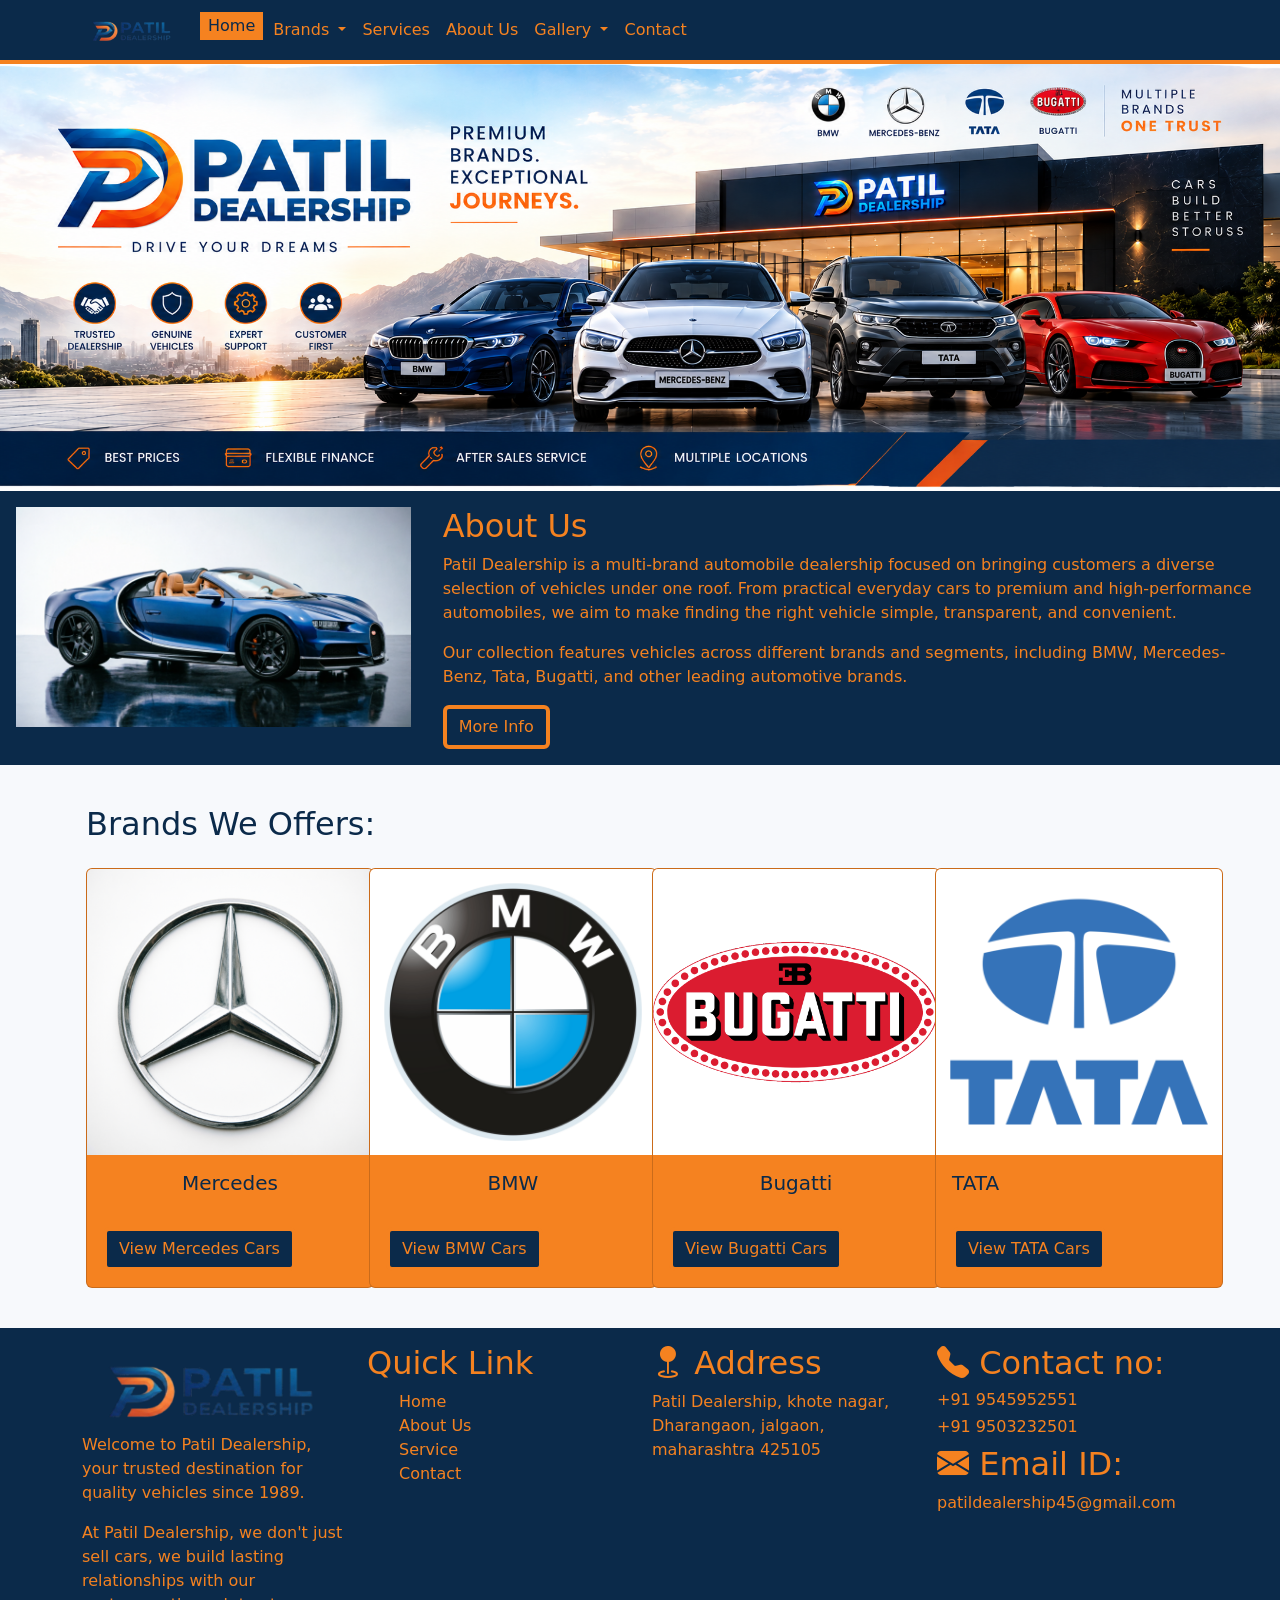
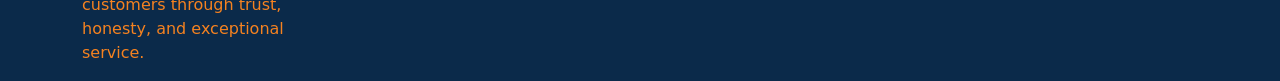
==== index.html @ 08deda03 "." ====
<!doctype html>
<html lang="en">
    <head>
        <meta charset="utf-8">
        <meta name="viewport" content="width=device-width, initial-scale=1">
        <title>Index</title>

        <link
            href="https://cdn.jsdelivr.net/npm/bootstrap@5.3.8/dist/css/bootstrap.min.css"
            rel="stylesheet"
            integrity="sha384-sRIl4kxILFvY47J16cr9ZwB07vP4J8+LH7qKQnuqkuIAvNWLzeN8tE5YBujZqJLB"
            crossorigin="anonymous">

        <link rel="stylesheet"
            href="https://cdn.jsdelivr.net/npm/bootstrap-icons@1.13.1/font/bootstrap-icons.min.css">

        <link rel="stylesheet" href="css/style.css">
    </head>
    <body class="primary-bg ">
        <header>
            <nav class="navbar navbar-expand-lg secondery-bg">
                <div class="container">
                    <a class="navbar-brand" href="index.html"><img src="images/logo.png"
                            alt width="100"></a>
                    <button class="navbar-toggler third-bg" type="button"
                        data-bs-toggle="collapse"
                        data-bs-target="#navbarSupportedContent"
                        aria-controls="navbarSupportedContent"
                        aria-expanded="false" aria-label="Toggle navigation">
                        <span class="navbar-toggler-icon"></span>
                    </button>
                    <div class="collapse navbar-collapse"
                        id="navbarSupportedContent">
                        <ul class="navbar-nav me-auto mb-2 mb-lg-0">
                            <li class="nav-item ">
                                <a
                                    class="nav-link text-nav active-menu secondery-text"
                                    href="index.html">Home</a>
                            </li>
                            <li class="nav-item dropdown">
                                <a
                                    class="nav-link text-nav dropdown-toggle secondery-text"
                                    href="#"
                                    role="button" data-bs-toggle="dropdown"
                                    aria-expanded="false">
                                    Brands
                                </a>
                                <ul class="dropdown-menu">
                                    <li><a
                                            class="dropdown-item text-nav secondery-text"
                                            href="bmw.html">BMW</a></li>
                                    <li><a
                                            class="dropdown-item text-nav secondery-text"
                                            href="mercedes.html">Mercedes-Benz</a></li>
                                    <li><a
                                            class="dropdown-item text-nav secondery-text"
                                            href="bugatti.html">Bugatti</a></li>
                                    <li><a
                                            class="dropdown-item text-nav secondery-text"
                                            href="tata.html">Tata</a></li>
                                </ul>
                            </li>

                            <li class="nav-item">
                                <a class="nav-link text-nav secondery-text"
                                    href="services.html">Services</a>
                            </li>

                            <li class="nav-item ">
                                <a class="nav-link text-nav secondery-text"
                                    href="about.html">About
                                    Us</a>
                            </li>

                            <li class="nav-item dropdown">
                                <a
                                    class="nav-link text-nav dropdown-toggle  secondery-text"
                                    href="#"
                                    role="button" data-bs-toggle="dropdown"
                                    aria-expanded="false">
                                    Gallery
                                </a>
                                <ul class="dropdown-menu">
                                    <li><a
                                            class="dropdown-item text-nav  secondery-text"
                                            href="photo.html">Photo</a></li>
                                    <li><a
                                            class="dropdown-item text-nav  secondery-text"
                                            href="video.html">Video</a></li>
                                </ul>
                            </li>

                            <li class="nav-item">
                                <a class="nav-link text-nav secondery-text"
                                    href="contact.html">Contact</a>
                            </li>

                        </ul>
                    </div>
                </div>
            </nav>
        </header>

        <main>
            <!-- Cover pic start -->
            <section>
                <div class>
                    <img src="images/cover1.png" class="d-block w-100"
                        alt="cover pic">
                </div>
            </section>
            <!-- Cover pic end -->

            <!-- about section start -->
            <section>
                <div class="container-fluid">
                    <div class="row">
                        <div class="col-md-4 p-3 secondery-bg">
                            <img src="images/bugatti mistral2.png"
                                class="img-fluid ">
                        </div>
                        <div
                            class="col-md-8 p-3 section-bg secondery-text secondery-bg ">
                            <h2>About Us</h2>
                            <p>Patil Dealership is a multi-brand automobile
                                dealership focused on bringing customers a
                                diverse selection of vehicles under one roof.
                                From practical everyday cars to premium and
                                high-performance automobiles, we aim to make
                                finding the right vehicle simple, transparent,
                                and convenient.</p>
                            <p>Our collection features vehicles across different
                                brands and segments, including BMW,
                                Mercedes-Benz, Tata, Bugatti, and other leading
                                automotive brands.</p>
                            <a href="about.html"><button
                                    class="btn primary-btn">More
                                    Info</button></a>
                        </div>
                    </div>
                </div>
            </section>
            <!-- about section end -->

            <!-- Card Section start -->
            <section>

                <div class="container p-3 mt-4">
                    <div class="row">
                        <h2 class="primary-text pb-3">Brands We Offers:</h2>
                        <div class="col-md-3 mb-2">
                            <div class="card" style="width: 18rem;">
                                <img src="images/Mercedes Logo.png"
                                    class="card-img-top" alt="mercedes logo">
                                <div class="card-body">
                                    <h5
                                        class="card-title align_center">Mercedes</h5>
                                    <br>
                                    <a href="mercedes.html"
                                        class="btn primary-btn">View Mercedes
                                        Cars</a>
                                </div>
                            </div>
                        </div>
                        <div class="col-md-3 mb-2">
                            <div class="card" style="width: 18rem;">
                                <img src="images/bmw logo.png"
                                    class="card-img-top" alt="BMW Logo">
                                <div class="card-body">
                                    <h5 class="card-title align_center">BMW</h5>
                                    <br>
                                    <a href="bmw.html"
                                        class="btn primary-btn">View BMW
                                        Cars</a>
                                </div>
                            </div>
                        </div>
                        <div class="col-md-3 mb-2">
                            <div class="card" style="width: 18rem;">
                                <img src="images/bugatti logo.png"
                                    class="card-img-top" alt="Bugatti Logo">
                                <div class="card-body">
                                    <h5
                                        class="card-title align_center">Bugatti</h5>
                                    <br>
                                    <a href="bugatti.html"
                                        class="btn primary-btn">View Bugatti
                                        Cars</a>
                                </div>
                            </div>
                        </div>
                        <div class="col-md-3 mb-2">
                            <div class="card" style="width: 18rem;">
                                <img src="images/Tata Logo.png"
                                    class="card-img-top" alt="Tata Logo">
                                <div class="card-body">
                                    <h5 class="card-title">TATA</h5>
                                    <br>
                                    <a href="tata.html"
                                        class="btn primary-btn">View TATA
                                        Cars</a>
                                </div>
                            </div>
                        </div>
                    </div>
                </div>
            </section>
            <!-- Card Section end -->

        </main>

        <footer class="secondery-bg mt-3 pt-3">
            <div class="container">
                <div class="row">
                    <div class="col-md-3 secondery-text">
                        <img src="images/logo.png" alt="logo"
                            class="img-fluid">
                        <p>Welcome to Patil Dealership, your trusted
                            destination
                            for quality vehicles since 1989. </p>
                        <p>At Patil
                            Dealership, we don't just sell cars, we build
                            lasting relationships with our customers through
                            trust, honesty, and exceptional service.</p>
                    </div>
                    <div class="col-md-3 secondery-text">
                        <h2>Quick Link</h2>
                        <ul class="list-style-none secondery-text">
                            <li><a href="index.html"
                                    class="nav-link">Home</a></li>
                            <li><a href="about.html" class="nav-link">About
                                    Us</a></li>
                            <li><a href="services.html"
                                    class="nav-link">Service</a></li>
                            <li><a href="contact.html"
                                    class="nav-link">Contact
                                </a></li>
                        </ul>
                    </div>
                    <div class="col-md-3 secondery-text">
                        <h2><i class="bi bi-geo-fill"></i> Address </h2>
                        <p> Patil Dealership, khote nagar, Dharangaon,
                            jalgaon, maharashtra 425105</p>
                    </div>
                    <div class="col-md-3 secondery-text">

                        <h2><i class="bi bi-telephone-fill"></i> Contact
                            no:</h2>
                        <h6>+91 9545952551</h6>
                        <h6>+91 9503232501 </h6>
                        <h2><i class="bi bi-envelope-fill"></i> Email
                            ID:</h2>
                        <p> patildealership45@gmail.com</p>
                    </div>
                </div>
            </div>
        </footer>

        <div class="bg-url()">

        </div>

        <script
            src="https://cdn.jsdelivr.net/npm/bootstrap@5.3.8/dist/js/bootstrap.bundle.min.js"
            integrity="sha384-FKyoEForCGlyvwx9Hj09JcYn3nv7wiPVlz7YYwJrWVcXK/BmnVDxM+D2scQbITxI"
            crossorigin="anonymous"></script>
    </body>
</html>
---- css/style.css ----
header {
    position: sticky;
    top: 0px;
    z-index: 1000;
    border-bottom: 4px solid #F58220;
}

.primary-text {
    color: #0B2A4A;
}

.secondery-text {
    color: #F58220;
}

.primary-bg {
    background-color: #F7F9FC;
}

.secondery-bg {
    background-color: #0B2A4A;
}

.third-bg{
    background-color: #F58220;
}

.nav-link:hover {
    color: #0B2A4A;
    background-color: #F58220;
    border: 2px solid #0B2A4A;
    padding-top: 2px;
    padding-bottom: 2px;
}

.active-menu {
    color: #0B2A4A;
    background-color: #F58220;
    border: 2px solid #0B2A4A;
    padding-top: 2px;
    padding-bottom: 2px;
}


.secodery-btn {
    color: #0B2A4A;
    background-color: #F58220;
    
}

.secodery-btn:hover {
    color: #F58220;
    background-color: #0B2A4A;
    border: 4px solid #F58220;
}

.primary-btn {
    color: #F58220;
    background-color: #0B2A4A;
    border: 4px solid #F58220;
}

.primary-btn:hover {
    color: #0B2A4A;
    background-color: #F58220;
    border: 4px solid #0B2A4A;
}

.normal-btn{
    color: #F58220;
    background-color: #0B2A4A;
    border-radius: 6px;
}

.normal-btn:hover{
    color: #0B2A4A;
    background-color: #F58220;
    border-radius: 6px;
    transform: scale(1.1);
}

.card {
    background-color: #F58220;
    color: #0B2A4A;
}

.card:hover {
    background-color: #0B2A4A;
    color: #F58220;
    border: 4px solid #F58220;
}

.list-style-none {
    list-style: none;
}

.icon_size{
    font-size: 50px;
}

.align_center{
    display: flex;
    justify-content: center;

}
.bi-pin-map-fill{
    font-size: 25px;
    color: #0B2A4A;
}
.bi-telephone{
    font-size: 25px;
    color: #0B2A4A;
}

.card_height{
    height: 530px;
}
.services_card_height{
    height: 380px;
}
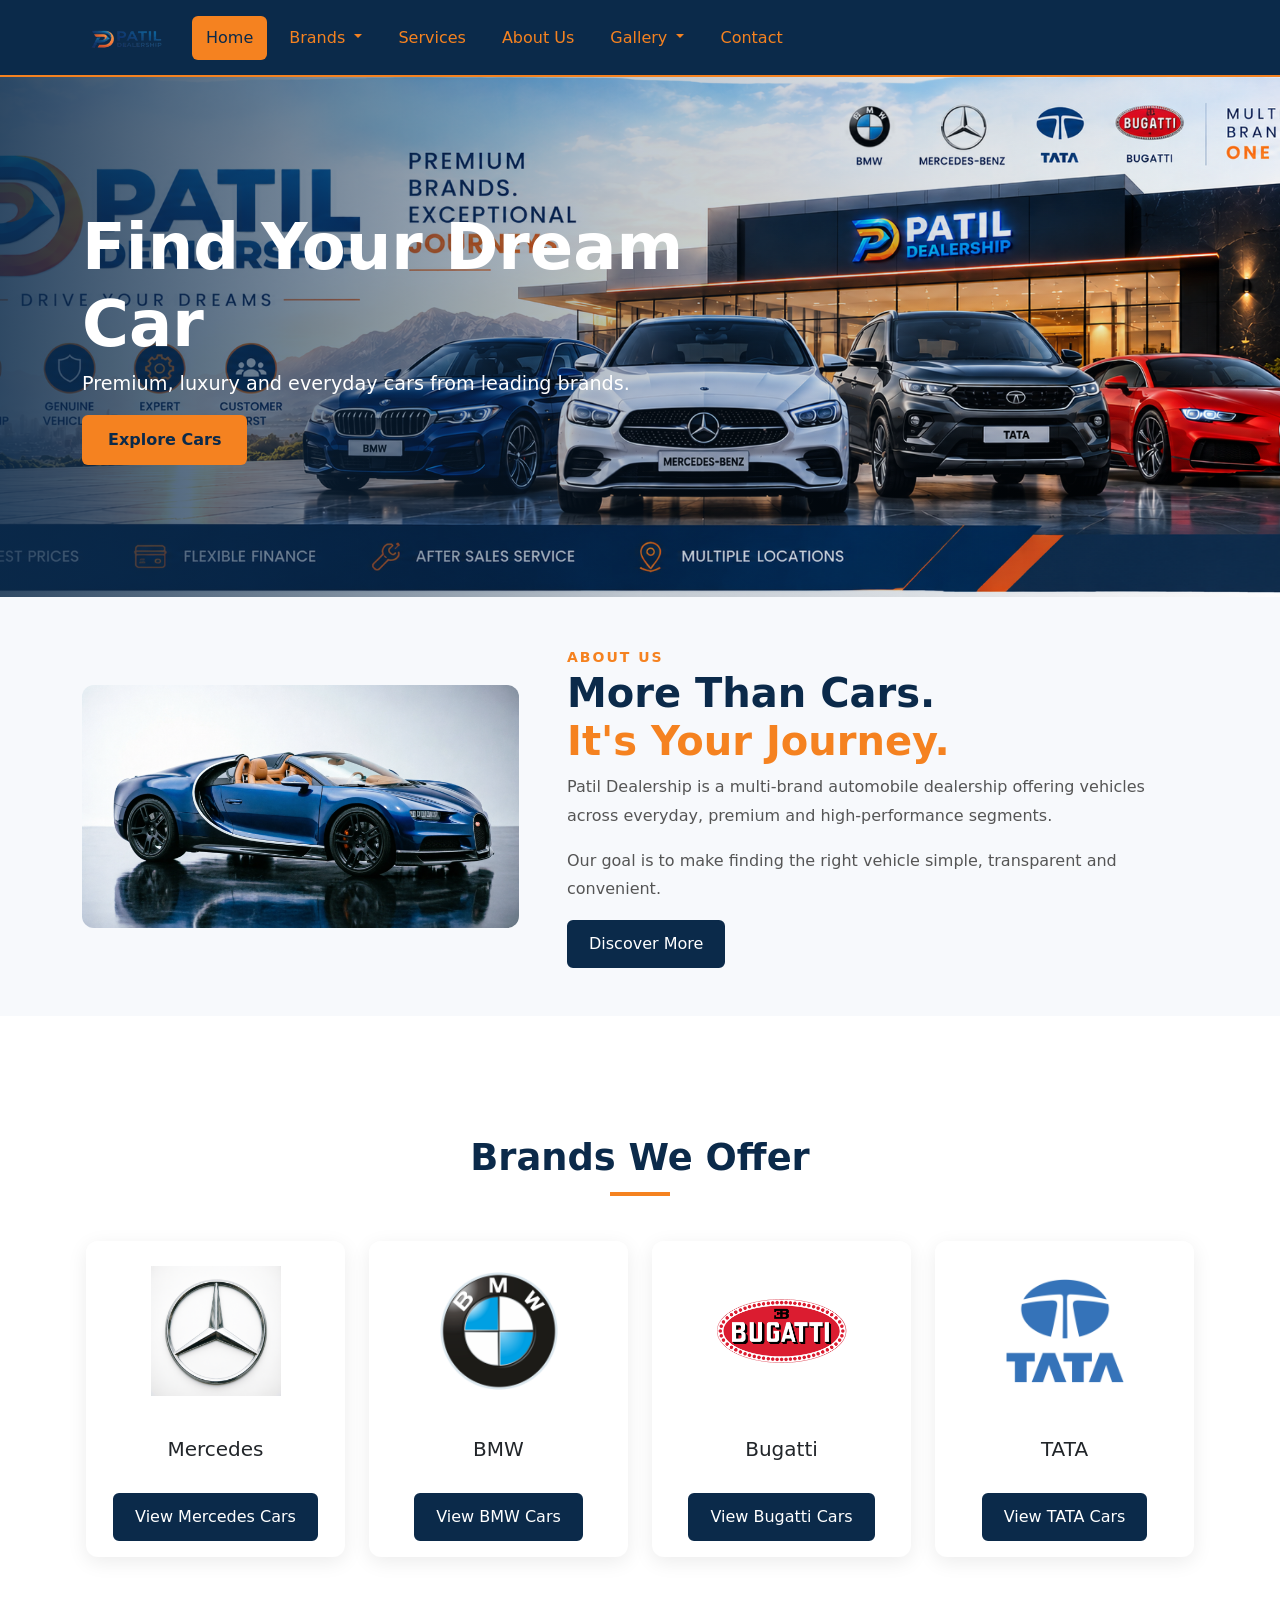
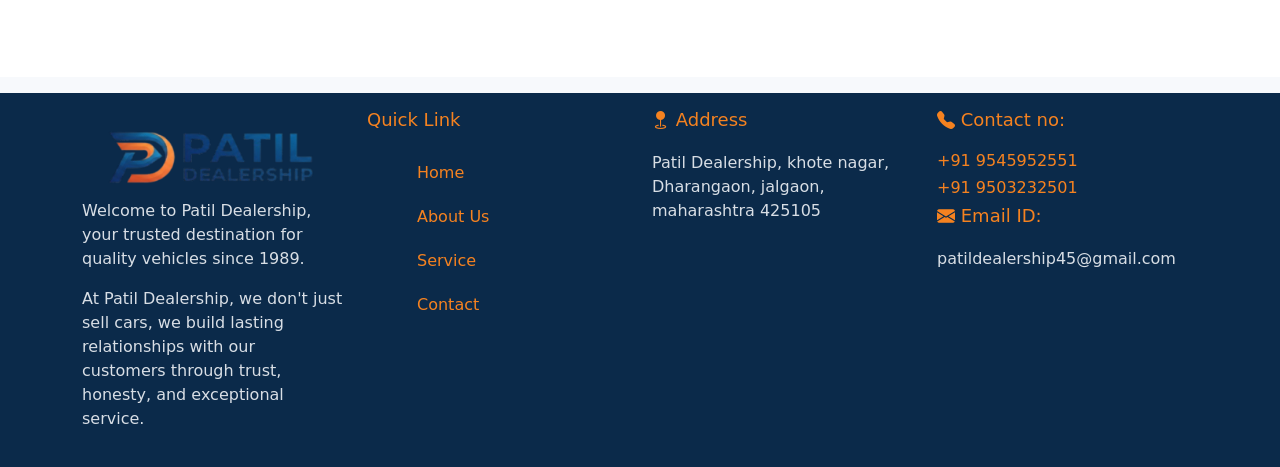
==== commit 5154b34b: "upgrading" ====
--- a/index.html
+++ b/index.html
@@ -1,268 +1,318 @@
 <!doctype html>
 <html lang="en">
-    <head>
-        <meta charset="utf-8">
-        <meta name="viewport" content="width=device-width, initial-scale=1">
-        <title>Index</title>
-
-        <link
-            href="https://cdn.jsdelivr.net/npm/bootstrap@5.3.8/dist/css/bootstrap.min.css"
-            rel="stylesheet"
-            integrity="sha384-sRIl4kxILFvY47J16cr9ZwB07vP4J8+LH7qKQnuqkuIAvNWLzeN8tE5YBujZqJLB"
-            crossorigin="anonymous">
-
-        <link rel="stylesheet"
-            href="https://cdn.jsdelivr.net/npm/bootstrap-icons@1.13.1/font/bootstrap-icons.min.css">
-
-        <link rel="stylesheet" href="css/style.css">
-    </head>
-    <body class="primary-bg ">
-        <header>
-            <nav class="navbar navbar-expand-lg secondery-bg">
-                <div class="container">
-                    <a class="navbar-brand" href="index.html"><img src="images/logo.png"
-                            alt width="100"></a>
-                    <button class="navbar-toggler third-bg" type="button"
-                        data-bs-toggle="collapse"
-                        data-bs-target="#navbarSupportedContent"
-                        aria-controls="navbarSupportedContent"
-                        aria-expanded="false" aria-label="Toggle navigation">
-                        <span class="navbar-toggler-icon"></span>
-                    </button>
-                    <div class="collapse navbar-collapse"
-                        id="navbarSupportedContent">
-                        <ul class="navbar-nav me-auto mb-2 mb-lg-0">
-                            <li class="nav-item ">
-                                <a
-                                    class="nav-link text-nav active-menu secondery-text"
-                                    href="index.html">Home</a>
-                            </li>
-                            <li class="nav-item dropdown">
-                                <a
-                                    class="nav-link text-nav dropdown-toggle secondery-text"
-                                    href="#"
-                                    role="button" data-bs-toggle="dropdown"
-                                    aria-expanded="false">
-                                    Brands
-                                </a>
-                                <ul class="dropdown-menu">
-                                    <li><a
-                                            class="dropdown-item text-nav secondery-text"
-                                            href="bmw.html">BMW</a></li>
-                                    <li><a
-                                            class="dropdown-item text-nav secondery-text"
-                                            href="mercedes.html">Mercedes-Benz</a></li>
-                                    <li><a
-                                            class="dropdown-item text-nav secondery-text"
-                                            href="bugatti.html">Bugatti</a></li>
-                                    <li><a
-                                            class="dropdown-item text-nav secondery-text"
-                                            href="tata.html">Tata</a></li>
-                                </ul>
-                            </li>
-
-                            <li class="nav-item">
-                                <a class="nav-link text-nav secondery-text"
-                                    href="services.html">Services</a>
-                            </li>
-
-                            <li class="nav-item ">
-                                <a class="nav-link text-nav secondery-text"
-                                    href="about.html">About
-                                    Us</a>
-                            </li>
-
-                            <li class="nav-item dropdown">
-                                <a
-                                    class="nav-link text-nav dropdown-toggle  secondery-text"
-                                    href="#"
-                                    role="button" data-bs-toggle="dropdown"
-                                    aria-expanded="false">
-                                    Gallery
-                                </a>
-                                <ul class="dropdown-menu">
-                                    <li><a
-                                            class="dropdown-item text-nav  secondery-text"
-                                            href="photo.html">Photo</a></li>
-                                    <li><a
-                                            class="dropdown-item text-nav  secondery-text"
-                                            href="video.html">Video</a></li>
-                                </ul>
-                            </li>
-
-                            <li class="nav-item">
-                                <a class="nav-link text-nav secondery-text"
-                                    href="contact.html">Contact</a>
-                            </li>
-
-                        </ul>
-                    </div>
+  <head>
+    <meta charset="utf-8" />
+    <meta name="viewport" content="width=device-width, initial-scale=1" />
+    <title>Patil Dealership | Premium & Multi-Brand Cars</title>
+
+    <link
+      href="https://cdn.jsdelivr.net/npm/bootstrap@5.3.8/dist/css/bootstrap.min.css"
+      rel="stylesheet"
+      integrity="sha384-sRIl4kxILFvY47J16cr9ZwB07vP4J8+LH7qKQnuqkuIAvNWLzeN8tE5YBujZqJLB"
+      crossorigin="anonymous"
+    />
+
+    <link
+      rel="stylesheet"
+      href="https://cdn.jsdelivr.net/npm/bootstrap-icons@1.13.1/font/bootstrap-icons.min.css"
+    />
+
+    <link rel="stylesheet" href="css/style.css" />
+  </head>
+  <body class="primary-bg">
+    <header>
+      <nav class="navbar navbar-expand-lg secondary-bg">
+        <div class="container">
+          <a class="navbar-brand" href="index.html"
+            ><img src="images/logo.png" width="100"
+          /></a>
+          <button
+            class="navbar-toggler third-bg"
+            type="button"
+            data-bs-toggle="collapse"
+            data-bs-target="#navbarSupportedContent"
+            aria-controls="navbarSupportedContent"
+            aria-expanded="false"
+            aria-label="Toggle navigation"
+          >
+            <span class="navbar-toggler-icon"></span>
+          </button>
+          <div class="collapse navbar-collapse" id="navbarSupportedContent">
+            <ul class="navbar-nav me-auto mb-2 mb-lg-0">
+              <li class="nav-item">
+                <a
+                  class="nav-link text-nav active-menu secondary-text"
+                  href="index.html"
+                  >Home</a
+                >
+              </li>
+              <li class="nav-item dropdown">
+                <a
+                  class="nav-link text-nav dropdown-toggle secondary-text"
+                  href="#"
+                  role="button"
+                  data-bs-toggle="dropdown"
+                  aria-expanded="false"
+                >
+                  Brands
+                </a>
+                <ul class="dropdown-menu">
+                  <li>
+                    <a
+                      class="dropdown-item text-nav secondary-text"
+                      href="bmw.html"
+                      >BMW</a
+                    >
+                  </li>
+                  <li>
+                    <a
+                      class="dropdown-item text-nav secondary-text"
+                      href="mercedes.html"
+                      >Mercedes-Benz</a
+                    >
+                  </li>
+                  <li>
+                    <a
+                      class="dropdown-item text-nav secondary-text"
+                      href="bugatti.html"
+                      >Bugatti</a
+                    >
+                  </li>
+                  <li>
+                    <a
+                      class="dropdown-item text-nav secondary-text"
+                      href="tata.html"
+                      >Tata</a
+                    >
+                  </li>
+                </ul>
+              </li>
+
+              <li class="nav-item">
+                <a class="nav-link text-nav secondary-text" href="services.html"
+                  >Services</a
+                >
+              </li>
+
+              <li class="nav-item">
+                <a class="nav-link text-nav secondary-text" href="about.html"
+                  >About Us</a
+                >
+              </li>
+
+              <li class="nav-item dropdown">
+                <a
+                  class="nav-link text-nav dropdown-toggle secondary-text"
+                  href="#"
+                  role="button"
+                  data-bs-toggle="dropdown"
+                  aria-expanded="false"
+                >
+                  Gallery
+                </a>
+                <ul class="dropdown-menu">
+                  <li>
+                    <a
+                      class="dropdown-item text-nav secondary-text"
+                      href="photo.html"
+                      >Photo</a
+                    >
+                  </li>
+                  <li>
+                    <a
+                      class="dropdown-item text-nav secondary-text"
+                      href="video.html"
+                      >Video</a
+                    >
+                  </li>
+                </ul>
+              </li>
+
+              <li class="nav-item">
+                <a class="nav-link text-nav secondary-text" href="contact.html"
+                  >Contact</a
+                >
+              </li>
+            </ul>
+          </div>
+        </div>
+      </nav>
+    </header>
+
+    <main>
+      <!-- hero section start -->
+      <section class="hero">
+        <img src="images/cover1.png" alt="Patil Dealership" class="hero-img" />
+
+        <div class="hero-overlay">
+          <div class="container">
+            <h1>Find Your Dream Car</h1>
+            <p>Premium, luxury and everyday cars from leading brands.</p>
+
+            <a href="#brands" class="btn hero-btn"> Explore Cars </a>
+          </div>
+        </div>
+      </section>
+      <!-- hero section end -->
+
+      <!-- about section start -->
+      <section class="about-preview py-5">
+        <div class="container">
+          <div class="row align-items-center g-5">
+            <div class="col-lg-5">
+              <div class="about-image">
+                <img
+                  src="images/bugatti mistral2.png"
+                  alt="Bugatti Mistral"
+                  class="img-fluid"
+                />
+              </div>
+            </div>
+
+            <div class="col-lg-7">
+              <span class="section-label">ABOUT US</span>
+
+              <h2>
+                More Than Cars.<br />
+                <span>It's Your Journey.</span>
+              </h2>
+
+              <p>
+                Patil Dealership is a multi-brand automobile dealership offering
+                vehicles across everyday, premium and high-performance segments.
+              </p>
+
+              <p>
+                Our goal is to make finding the right vehicle simple,
+                transparent and convenient.
+              </p>
+
+              <a href="about.html" class="btn primary-btn"> Discover More </a>
+            </div>
+          </div>
+        </div>
+      </section>
+      <!-- about section end -->
+
+      <!-- Card Section start -->
+      <section class="brands-section" id="brands">
+        <div class="container p-3 mt-4">
+          <div class="row">
+            <h2 class="section-title">Brands We Offer</h2>
+            <div class="col-12 col-sm-6 col-lg-3 mb-4">
+              <div class="card brand-card">
+                <img
+                  src="images/Mercedes Logo.png"
+                  class="card-img-top"
+                  alt="mercedes logo"
+                />
+                <div class="card-body">
+                  <h5 class="card-title align_center">Mercedes</h5>
+                  <br />
+                  <a href="mercedes.html" class="btn primary-btn"
+                    >View Mercedes Cars</a
+                  >
                 </div>
-            </nav>
-        </header>
-
-        <main>
-            <!-- Cover pic start -->
-            <section>
-                <div class>
-                    <img src="images/cover1.png" class="d-block w-100"
-                        alt="cover pic">
+              </div>
+            </div>
+            <div class="col-12 col-sm-6 col-lg-3 mb-4">
+              <div class="card brand-card">
+                <img
+                  src="images/bmw logo.png"
+                  class="card-img-top"
+                  alt="BMW Logo"
+                />
+                <div class="card-body">
+                  <h5 class="card-title align_center">BMW</h5>
+                  <br />
+                  <a href="bmw.html" class="btn primary-btn">View BMW Cars</a>
                 </div>
-            </section>
-            <!-- Cover pic end -->
-
-            <!-- about section start -->
-            <section>
-                <div class="container-fluid">
-                    <div class="row">
-                        <div class="col-md-4 p-3 secondery-bg">
-                            <img src="images/bugatti mistral2.png"
-                                class="img-fluid ">
-                        </div>
-                        <div
-                            class="col-md-8 p-3 section-bg secondery-text secondery-bg ">
-                            <h2>About Us</h2>
-                            <p>Patil Dealership is a multi-brand automobile
-                                dealership focused on bringing customers a
-                                diverse selection of vehicles under one roof.
-                                From practical everyday cars to premium and
-                                high-performance automobiles, we aim to make
-                                finding the right vehicle simple, transparent,
-                                and convenient.</p>
-                            <p>Our collection features vehicles across different
-                                brands and segments, including BMW,
-                                Mercedes-Benz, Tata, Bugatti, and other leading
-                                automotive brands.</p>
-                            <a href="about.html"><button
-                                    class="btn primary-btn">More
-                                    Info</button></a>
-                        </div>
-                    </div>
+              </div>
+            </div>
+            <div class="col-12 col-sm-6 col-lg-3 mb-4">
+              <div class="card brand-card">
+                <img
+                  src="images/bugatti logo.png"
+                  class="card-img-top"
+                  alt="Bugatti Logo"
+                />
+                <div class="card-body">
+                  <h5 class="card-title align_center">Bugatti</h5>
+                  <br />
+                  <a href="bugatti.html" class="btn primary-btn"
+                    >View Bugatti Cars</a
+                  >
                 </div>
-            </section>
-            <!-- about section end -->
-
-            <!-- Card Section start -->
-            <section>
-
-                <div class="container p-3 mt-4">
-                    <div class="row">
-                        <h2 class="primary-text pb-3">Brands We Offers:</h2>
-                        <div class="col-md-3 mb-2">
-                            <div class="card" style="width: 18rem;">
-                                <img src="images/Mercedes Logo.png"
-                                    class="card-img-top" alt="mercedes logo">
-                                <div class="card-body">
-                                    <h5
-                                        class="card-title align_center">Mercedes</h5>
-                                    <br>
-                                    <a href="mercedes.html"
-                                        class="btn primary-btn">View Mercedes
-                                        Cars</a>
-                                </div>
-                            </div>
-                        </div>
-                        <div class="col-md-3 mb-2">
-                            <div class="card" style="width: 18rem;">
-                                <img src="images/bmw logo.png"
-                                    class="card-img-top" alt="BMW Logo">
-                                <div class="card-body">
-                                    <h5 class="card-title align_center">BMW</h5>
-                                    <br>
-                                    <a href="bmw.html"
-                                        class="btn primary-btn">View BMW
-                                        Cars</a>
-                                </div>
-                            </div>
-                        </div>
-                        <div class="col-md-3 mb-2">
-                            <div class="card" style="width: 18rem;">
-                                <img src="images/bugatti logo.png"
-                                    class="card-img-top" alt="Bugatti Logo">
-                                <div class="card-body">
-                                    <h5
-                                        class="card-title align_center">Bugatti</h5>
-                                    <br>
-                                    <a href="bugatti.html"
-                                        class="btn primary-btn">View Bugatti
-                                        Cars</a>
-                                </div>
-                            </div>
-                        </div>
-                        <div class="col-md-3 mb-2">
-                            <div class="card" style="width: 18rem;">
-                                <img src="images/Tata Logo.png"
-                                    class="card-img-top" alt="Tata Logo">
-                                <div class="card-body">
-                                    <h5 class="card-title">TATA</h5>
-                                    <br>
-                                    <a href="tata.html"
-                                        class="btn primary-btn">View TATA
-                                        Cars</a>
-                                </div>
-                            </div>
-                        </div>
-                    </div>
+              </div>
+            </div>
+            <div class="col-12 col-sm-6 col-lg-3 mb-4">
+              <div class="card brand-card">
+                <img
+                  src="images/Tata Logo.png"
+                  class="card-img-top"
+                  alt="Tata Logo"
+                />
+                <div class="card-body">
+                  <h5 class="card-title">TATA</h5>
+                  <br />
+                  <a href="tata.html" class="btn primary-btn">View TATA Cars</a>
                 </div>
-            </section>
-            <!-- Card Section end -->
-
-        </main>
-
-        <footer class="secondery-bg mt-3 pt-3">
-            <div class="container">
-                <div class="row">
-                    <div class="col-md-3 secondery-text">
-                        <img src="images/logo.png" alt="logo"
-                            class="img-fluid">
-                        <p>Welcome to Patil Dealership, your trusted
-                            destination
-                            for quality vehicles since 1989. </p>
-                        <p>At Patil
-                            Dealership, we don't just sell cars, we build
-                            lasting relationships with our customers through
-                            trust, honesty, and exceptional service.</p>
-                    </div>
-                    <div class="col-md-3 secondery-text">
-                        <h2>Quick Link</h2>
-                        <ul class="list-style-none secondery-text">
-                            <li><a href="index.html"
-                                    class="nav-link">Home</a></li>
-                            <li><a href="about.html" class="nav-link">About
-                                    Us</a></li>
-                            <li><a href="services.html"
-                                    class="nav-link">Service</a></li>
-                            <li><a href="contact.html"
-                                    class="nav-link">Contact
-                                </a></li>
-                        </ul>
-                    </div>
-                    <div class="col-md-3 secondery-text">
-                        <h2><i class="bi bi-geo-fill"></i> Address </h2>
-                        <p> Patil Dealership, khote nagar, Dharangaon,
-                            jalgaon, maharashtra 425105</p>
-                    </div>
-                    <div class="col-md-3 secondery-text">
-
-                        <h2><i class="bi bi-telephone-fill"></i> Contact
-                            no:</h2>
-                        <h6>+91 9545952551</h6>
-                        <h6>+91 9503232501 </h6>
-                        <h2><i class="bi bi-envelope-fill"></i> Email
-                            ID:</h2>
-                        <p> patildealership45@gmail.com</p>
-                    </div>
-                </div>
-            </div>
-        </footer>
-
-        <div class="bg-url()">
-
-        </div>
-
-        <script
-            src="https://cdn.jsdelivr.net/npm/bootstrap@5.3.8/dist/js/bootstrap.bundle.min.js"
-            integrity="sha384-FKyoEForCGlyvwx9Hj09JcYn3nv7wiPVlz7YYwJrWVcXK/BmnVDxM+D2scQbITxI"
-            crossorigin="anonymous"></script>
-    </body>
-</html>+              </div>
+            </div>
+          </div>
+        </div>
+      </section>
+      <!-- Card Section end -->
+    </main>
+
+    <footer class="secondary-bg mt-3 pt-3">
+      <div class="container">
+        <div class="row">
+          <div class="col-md-3 secondary-text">
+            <img src="images/logo.png" alt="logo" class="img-fluid" />
+            <p>
+              Welcome to Patil Dealership, your trusted destination for quality
+              vehicles since 1989.
+            </p>
+            <p>
+              At Patil Dealership, we don't just sell cars, we build lasting
+              relationships with our customers through trust, honesty, and
+              exceptional service.
+            </p>
+          </div>
+          <div class="col-md-3 secondary-text">
+            <h2>Quick Link</h2>
+            <ul class="list-style-none secondary-text">
+              <li><a href="index.html" class="nav-link">Home</a></li>
+              <li><a href="about.html" class="nav-link">About Us</a></li>
+              <li><a href="services.html" class="nav-link">Service</a></li>
+              <li><a href="contact.html" class="nav-link">Contact </a></li>
+            </ul>
+          </div>
+          <div class="col-md-3 secondary-text">
+            <h2><i class="bi bi-geo-fill"></i> Address</h2>
+            <p>
+              Patil Dealership, khote nagar, Dharangaon, jalgaon, maharashtra
+              425105
+            </p>
+          </div>
+          <div class="col-md-3 secondary-text">
+            <h2><i class="bi bi-telephone-fill"></i> Contact no:</h2>
+            <h6>+91 9545952551</h6>
+            <h6>+91 9503232501</h6>
+            <h2><i class="bi bi-envelope-fill"></i> Email ID:</h2>
+            <p>patildealership45@gmail.com</p>
+          </div>
+        </div>
+      </div>
+    </footer>
+
+    <div class="bg-url()"></div>
+
+    <script
+      src="https://cdn.jsdelivr.net/npm/bootstrap@5.3.8/dist/js/bootstrap.bundle.min.js"
+      integrity="sha384-FKyoEForCGlyvwx9Hj09JcYn3nv7wiPVlz7YYwJrWVcXK/BmnVDxM+D2scQbITxI"
+      crossorigin="anonymous"
+    ></script>
+  </body>
+</html>
--- a/css/style.css
+++ b/css/style.css
@@ -1,94 +1,339 @@
+/* all background start */
+
+.primary-text {
+    color: #0B2A4A;
+}
+
+.secondary-text {
+    color: #F58220;
+}
+
+.primary-bg {
+    background-color: #F7F9FC;
+}
+
+.secondary-bg {
+    background-color: #0B2A4A;
+}
+
+.third-bg{
+    background-color: #F58220;
+}
+
+/* all background end */
+
+/* all btn start */
+.primary-btn {
+    color: #0B2A4A;
+    background-color: #F58220;
+    
+}
+
+.primary-btn:hover {
+    color: #F58220;
+    background-color: #0B2A4A;
+    border: 4px solid #F58220;
+}
+
+.primary-btn {
+    color: white;
+    background: #0B2A4A;
+    border: 2px solid #0B2A4A;
+    padding: 10px 20px;
+    border-radius: 6px;
+    transition: 0.3s ease;
+}
+
+.primary-btn:hover {
+    color: #0B2A4A;
+    background: #F58220;
+    border-color: #F58220;
+}
+
+.normal-btn{
+    color: #F58220;
+    background-color: #0B2A4A;
+    border-radius: 6px;
+}
+
+.normal-btn:hover{
+    color: #0B2A4A;
+    background-color: #F58220;
+    border-radius: 6px;
+    transform: scale(1.1);
+}
+/* all btn end */
+
+/* header section start  */
+
 header {
     position: sticky;
-    top: 0px;
-    z-index: 1000;
-    border-bottom: 4px solid #F58220;
-}
-
-.primary-text {
-    color: #0B2A4A;
-}
-
-.secondery-text {
-    color: #F58220;
-}
-
-.primary-bg {
-    background-color: #F7F9FC;
-}
-
-.secondery-bg {
-    background-color: #0B2A4A;
-}
-
-.third-bg{
-    background-color: #F58220;
+    top: 0;
+    z-index: 1030;
+    border-bottom: 2px solid #F58220;
+}
+
+.navbar {
+    min-height: 75px;
+}
+
+.navbar-brand img {
+    width: 90px;
+    height: auto;
+}
+
+.nav-link {
+    margin: 0 4px;
+    padding: 10px 14px !important;
+    border-radius: 6px;
+    transition: 0.3s ease;
 }
 
 .nav-link:hover {
-    color: #0B2A4A;
-    background-color: #F58220;
-    border: 2px solid #0B2A4A;
-    padding-top: 2px;
-    padding-bottom: 2px;
+    color: #0B2A4A !important;
+    background-color: #F58220;
 }
 
 .active-menu {
-    color: #0B2A4A;
-    background-color: #F58220;
-    border: 2px solid #0B2A4A;
-    padding-top: 2px;
-    padding-bottom: 2px;
-}
-
-
-.secodery-btn {
-    color: #0B2A4A;
-    background-color: #F58220;
-    
-}
-
-.secodery-btn:hover {
-    color: #F58220;
-    background-color: #0B2A4A;
-    border: 4px solid #F58220;
-}
-
-.primary-btn {
-    color: #F58220;
-    background-color: #0B2A4A;
-    border: 4px solid #F58220;
-}
-
-.primary-btn:hover {
-    color: #0B2A4A;
-    background-color: #F58220;
-    border: 4px solid #0B2A4A;
-}
-
-.normal-btn{
-    color: #F58220;
-    background-color: #0B2A4A;
-    border-radius: 6px;
-}
-
-.normal-btn:hover{
-    color: #0B2A4A;
-    background-color: #F58220;
-    border-radius: 6px;
-    transform: scale(1.1);
-}
-
-.card {
-    background-color: #F58220;
-    color: #0B2A4A;
-}
-
-.card:hover {
-    background-color: #0B2A4A;
-    color: #F58220;
-    border: 4px solid #F58220;
-}
+    color: #0B2A4A !important;
+    background-color: #F58220;
+    border: none;
+    border-radius: 6px;
+}
+
+.navbar-toggler {
+    border: none;
+    padding: 8px 10px;
+}
+
+.navbar-toggler:focus {
+    box-shadow: none;
+}
+
+@media (max-width: 991px) {
+    .navbar-nav {
+        padding-top: 15px;
+    }
+
+    .nav-link {
+        margin: 3px 0;
+    }
+}
+/* header section end */
+
+/* Hero section start*/
+
+.hero {
+    position: relative;
+    height: 520px;
+    overflow: hidden;
+}
+
+.hero-img {
+    width: 100%;
+    height: 100%;
+    object-fit: cover;
+}
+
+.hero-overlay {
+    position: absolute;
+    inset: 0;
+    display: flex;
+    align-items: center;
+    background: linear-gradient(
+        90deg,
+        rgba(11, 42, 74, 0.85),
+        rgba(11, 42, 74, 0.25),
+        transparent
+    );
+}
+
+.hero-overlay h1 {
+    color: white;
+    font-size: clamp(2.2rem, 5vw, 4.5rem);
+    font-weight: 700;
+    max-width: 650px;
+}
+
+.hero-overlay p {
+    color: white;
+    font-size: 1.2rem;
+    max-width: 550px;
+}
+
+.hero-btn {
+    background: #F58220;
+    color: #0B2A4A;
+    padding: 12px 25px;
+    font-weight: 600;
+    border-radius: 6px;
+}
+
+.hero-btn:hover {
+    background: white;
+    color: #0B2A4A;
+}
+
+@media (max-width: 576px) {
+    .hero {
+        height: 420px;
+    }
+
+    .hero-overlay {
+        text-align: center;
+        background: rgba(11, 42, 74, 0.55);
+    }
+
+    .hero-overlay p {
+        font-size: 1rem;
+    }
+}
+
+/* hero section end */
+
+/* about section start */
+.about-preview {
+    background: #F7F9FC;
+}
+
+.about-image {
+    overflow: hidden;
+    border-radius: 12px;
+}
+
+.about-image img {
+    width: 100%;
+    transition: transform 0.5s ease;
+}
+
+.about-image:hover img {
+    transform: scale(1.04);
+}
+
+.section-label {
+    color: #F58220;
+    font-size: 14px;
+    font-weight: 700;
+    letter-spacing: 2px;
+}
+
+.about-preview h2 {
+    color: #0B2A4A;
+    font-size: 2.5rem;
+    font-weight: 700;
+}
+
+.about-preview h2 span {
+    color: #F58220;
+}
+
+.about-preview p {
+    color: #555;
+    line-height: 1.8;
+}
+
+/* about section end */
+
+/* brand section start */
+.brand-card {
+    height: 100%;
+    border: none;
+    border-radius: 12px;
+    overflow: hidden;
+    background: white;
+    box-shadow: 0 5px 20px rgba(0,0,0,0.08);
+    transition: 0.3s ease;
+}
+
+.brand-card:hover {
+    transform: translateY(-8px);
+    box-shadow: 0 15px 35px rgba(0,0,0,0.15);
+}
+
+.brand-card img {
+    height: 180px;
+    object-fit: contain;
+    padding: 25px;
+    background: #fff;
+}
+
+.brand-card .card-body {
+    display: flex;
+    flex-direction: column;
+    align-items: center;
+}
+
+.brand-card .btn {
+    margin-top: auto;
+}
+
+.brands-section {
+    padding: 80px 0;
+    background: #ffffff;
+}
+
+.section-title {
+    text-align: center;
+    color: #0B2A4A;
+    font-size: 2.3rem;
+    font-weight: 700;
+    margin-bottom: 45px;
+}
+
+.section-title::after {
+    content: "";
+    display: block;
+    width: 60px;
+    height: 4px;
+    background: #F58220;
+    margin: 12px auto 0;
+}
+
+/* brand section end */
+
+/* about page start */
+
+.info-card {
+    height: 100%;
+    padding: 35px;
+    background: white;
+    border-radius: 12px;
+    box-shadow: 0 5px 20px rgba(0,0,0,0.08);
+}
+
+.info-card i {
+    font-size: 40px;
+    color: #F58220;
+}
+
+.info-card h3 {
+    color: #0B2A4A;
+    margin: 15px 0;
+}
+
+/* about page end */
+
+/* services page start */
+
+.services_card {
+    height: 100%;
+    border: none;
+    border-radius: 12px;
+    overflow: hidden;
+    box-shadow: 0 5px 20px rgba(0,0,0,0.08);
+    transition: 0.3s ease;
+}
+
+.services_card:hover {
+    transform: translateY(-7px);
+}
+
+.services_card img {
+    height: 200px;
+    object-fit: cover;
+}
+
+/* services page end */
 
 .list-style-none {
     list-style: none;
@@ -115,7 +360,34 @@
 .card_height{
     height: 530px;
 }
-.services_card_height{
-    height: 380px;
-}
-
+
+/* footer start*/
+footer {
+    background: #0B2A4A;
+    color: white;
+    padding: 60px 0 20px;
+}
+
+footer h2 {
+    font-size: 18px;
+    margin-bottom: 20px;
+    color: #F58220;
+}
+
+footer p,
+footer a {
+    color: #d8dee5;
+}
+
+footer a {
+    text-decoration: none;
+}
+
+footer a:hover {
+    color: #F58220;
+}
+
+footer .footer-logo {
+    width: 110px;
+    margin-bottom: 15px;
+}
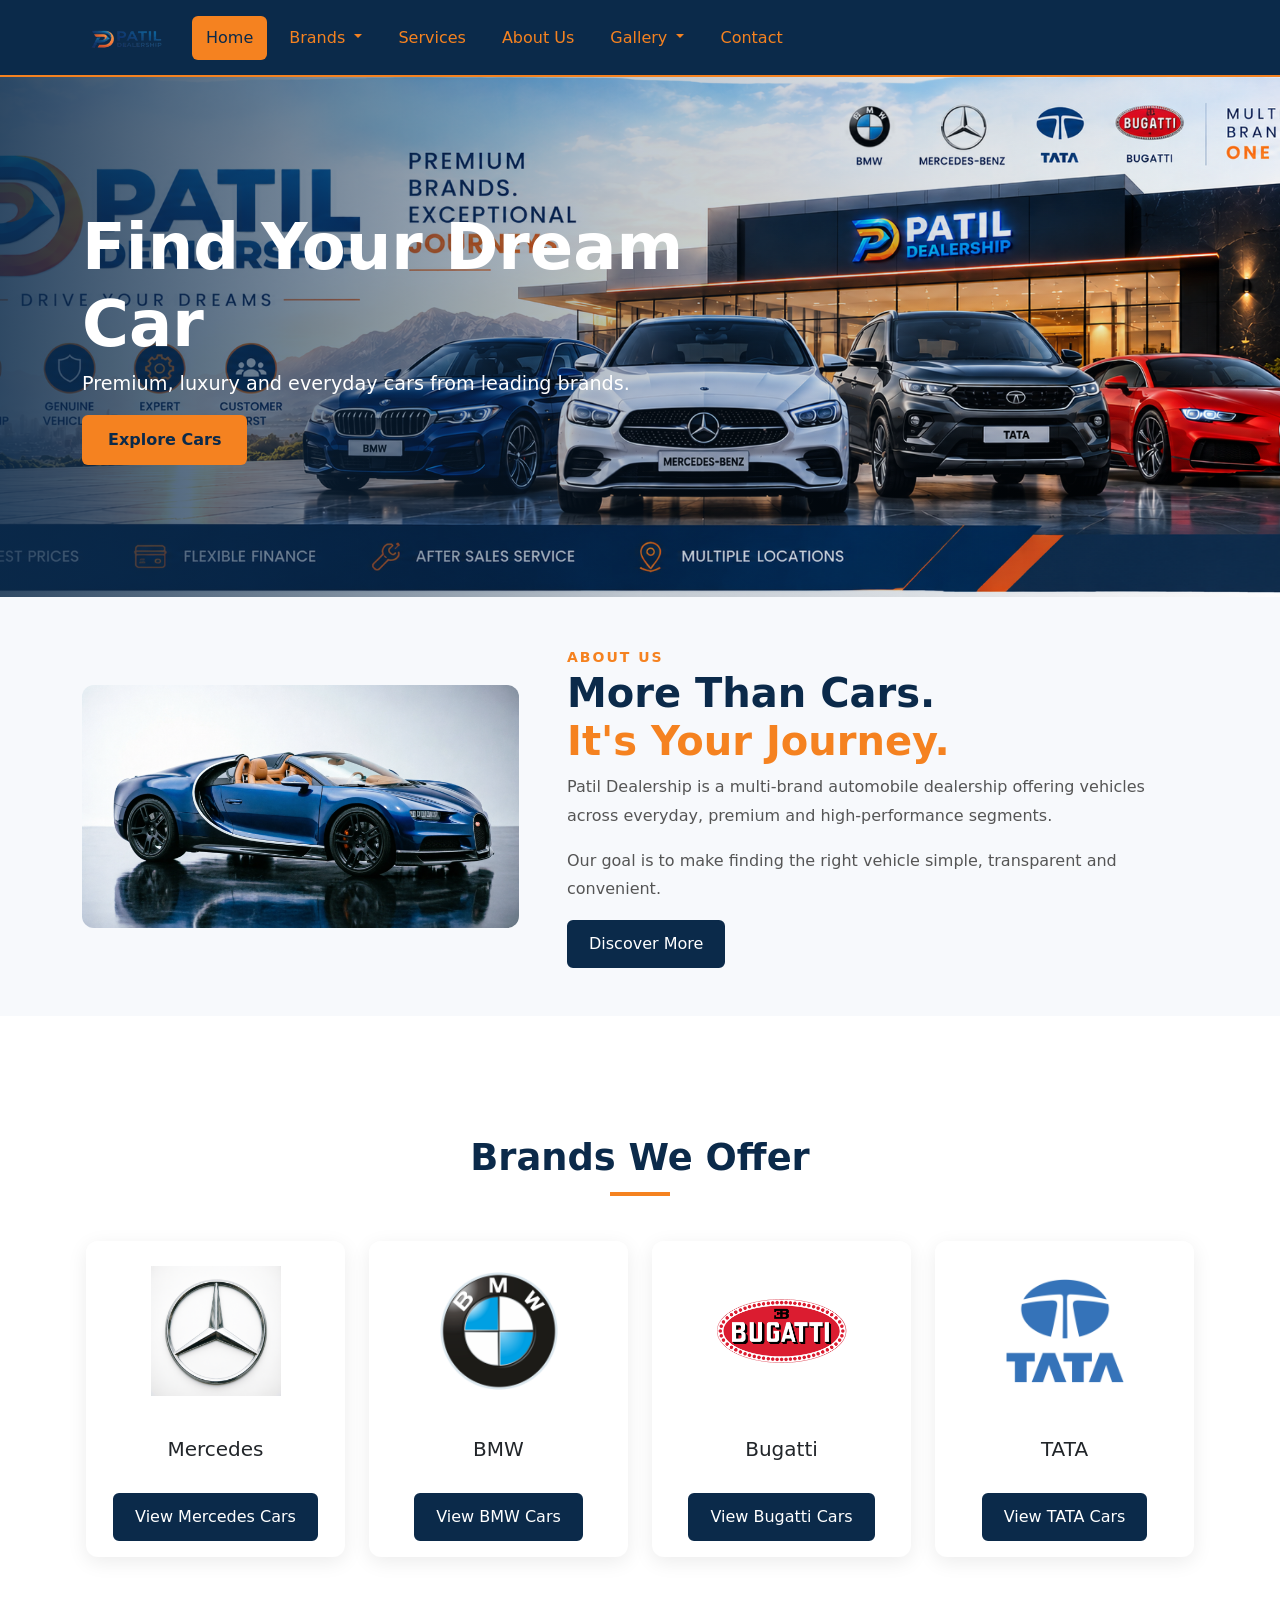
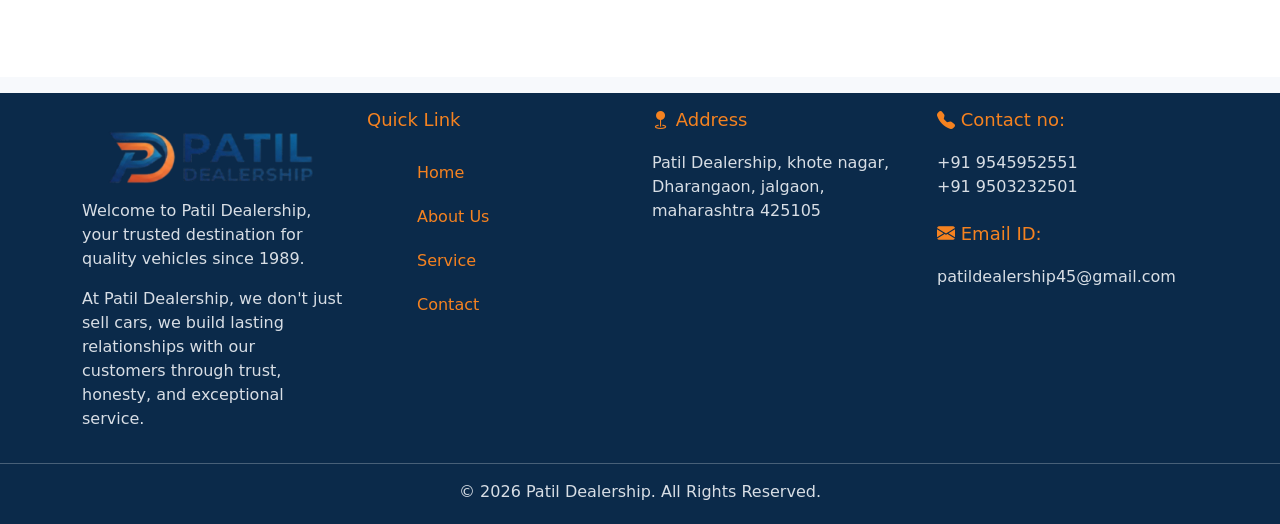
==== commit 668ca705: "upgrading 2.0" ====
--- a/index.html
+++ b/index.html
@@ -298,12 +298,21 @@
           </div>
           <div class="col-md-3 secondary-text">
             <h2><i class="bi bi-telephone-fill"></i> Contact no:</h2>
-            <h6>+91 9545952551</h6>
-            <h6>+91 9503232501</h6>
-            <h2><i class="bi bi-envelope-fill"></i> Email ID:</h2>
-            <p>patildealership45@gmail.com</p>
-          </div>
-        </div>
+            <a href="tel:+919545952551">+91 9545952551</a><br/>
+            <a href="tel:+919503232501">+91 9503232501</a>
+                        <br><br>
+                        <h2><i class="bi bi-envelope-fill"></i> Email ID:</h2>
+            <a href="mailto:patildealership45@gmail.com"
+              >patildealership45@gmail.com
+            </a>
+          </div>
+        </div>
+      </div>
+      <div class="footer-bottom">
+        <hr />
+        <p class="text-center mb-0">
+          © 2026 Patil Dealership. All Rights Reserved.
+        </p>
       </div>
     </footer>
 
--- a/css/style.css
+++ b/css/style.css
@@ -335,31 +335,42 @@
 
 /* services page end */
 
-.list-style-none {
-    list-style: none;
-}
-
-.icon_size{
-    font-size: 50px;
-}
-
-.align_center{
-    display: flex;
-    justify-content: center;
-
-}
-.bi-pin-map-fill{
-    font-size: 25px;
-    color: #0B2A4A;
-}
-.bi-telephone{
-    font-size: 25px;
-    color: #0B2A4A;
-}
-
-.card_height{
-    height: 530px;
-}
+/* car card start */
+
+.car-card {
+    height: 100%;
+    background: white;
+    border: none;
+    border-radius: 12px;
+    overflow: hidden;
+    box-shadow: 0 5px 20px rgba(0,0,0,0.08);
+    transition: 0.3s ease;
+}
+
+.car-card:hover {
+    transform: translateY(-8px);
+}
+
+.car-card img {
+    width: 100%;
+    height: 220px;
+    object-fit: cover;
+}
+
+.car-card-body {
+    padding: 20px;
+}
+
+.car-card h3 {
+    color: #0B2A4A;
+}
+
+.car-price {
+    color: #F58220;
+    font-weight: 700;
+}
+
+/* car card end */
 
 /* footer start*/
 footer {
@@ -374,8 +385,7 @@
     color: #F58220;
 }
 
-footer p,
-footer a {
+footer p, footer a {
     color: #d8dee5;
 }
 
@@ -390,4 +400,45 @@
 footer .footer-logo {
     width: 110px;
     margin-bottom: 15px;
+}
+
+/* footer end */
+
+.list-style-none {
+    list-style: none;
+}
+
+.icon_size{
+    font-size: 50px;
+}
+
+.align_center{
+    display: flex;
+    justify-content: center;
+
+}
+.bi-pin-map-fill{
+    font-size: 25px;
+    color: #0B2A4A;
+}
+.bi-telephone{
+    font-size: 25px;
+    color: #0B2A4A;
+}
+
+.img-radius{
+    border-radius: 12px;
+}
+
+.a_deco {
+    color: #0B2A4A;
+    text-decoration: none;
+}
+
+.page-label{
+    color: #F58220;
+    font-size: 25px;
+    font-weight: 800;
+    letter-spacing: 2px;
+    padding: 60px;
 }
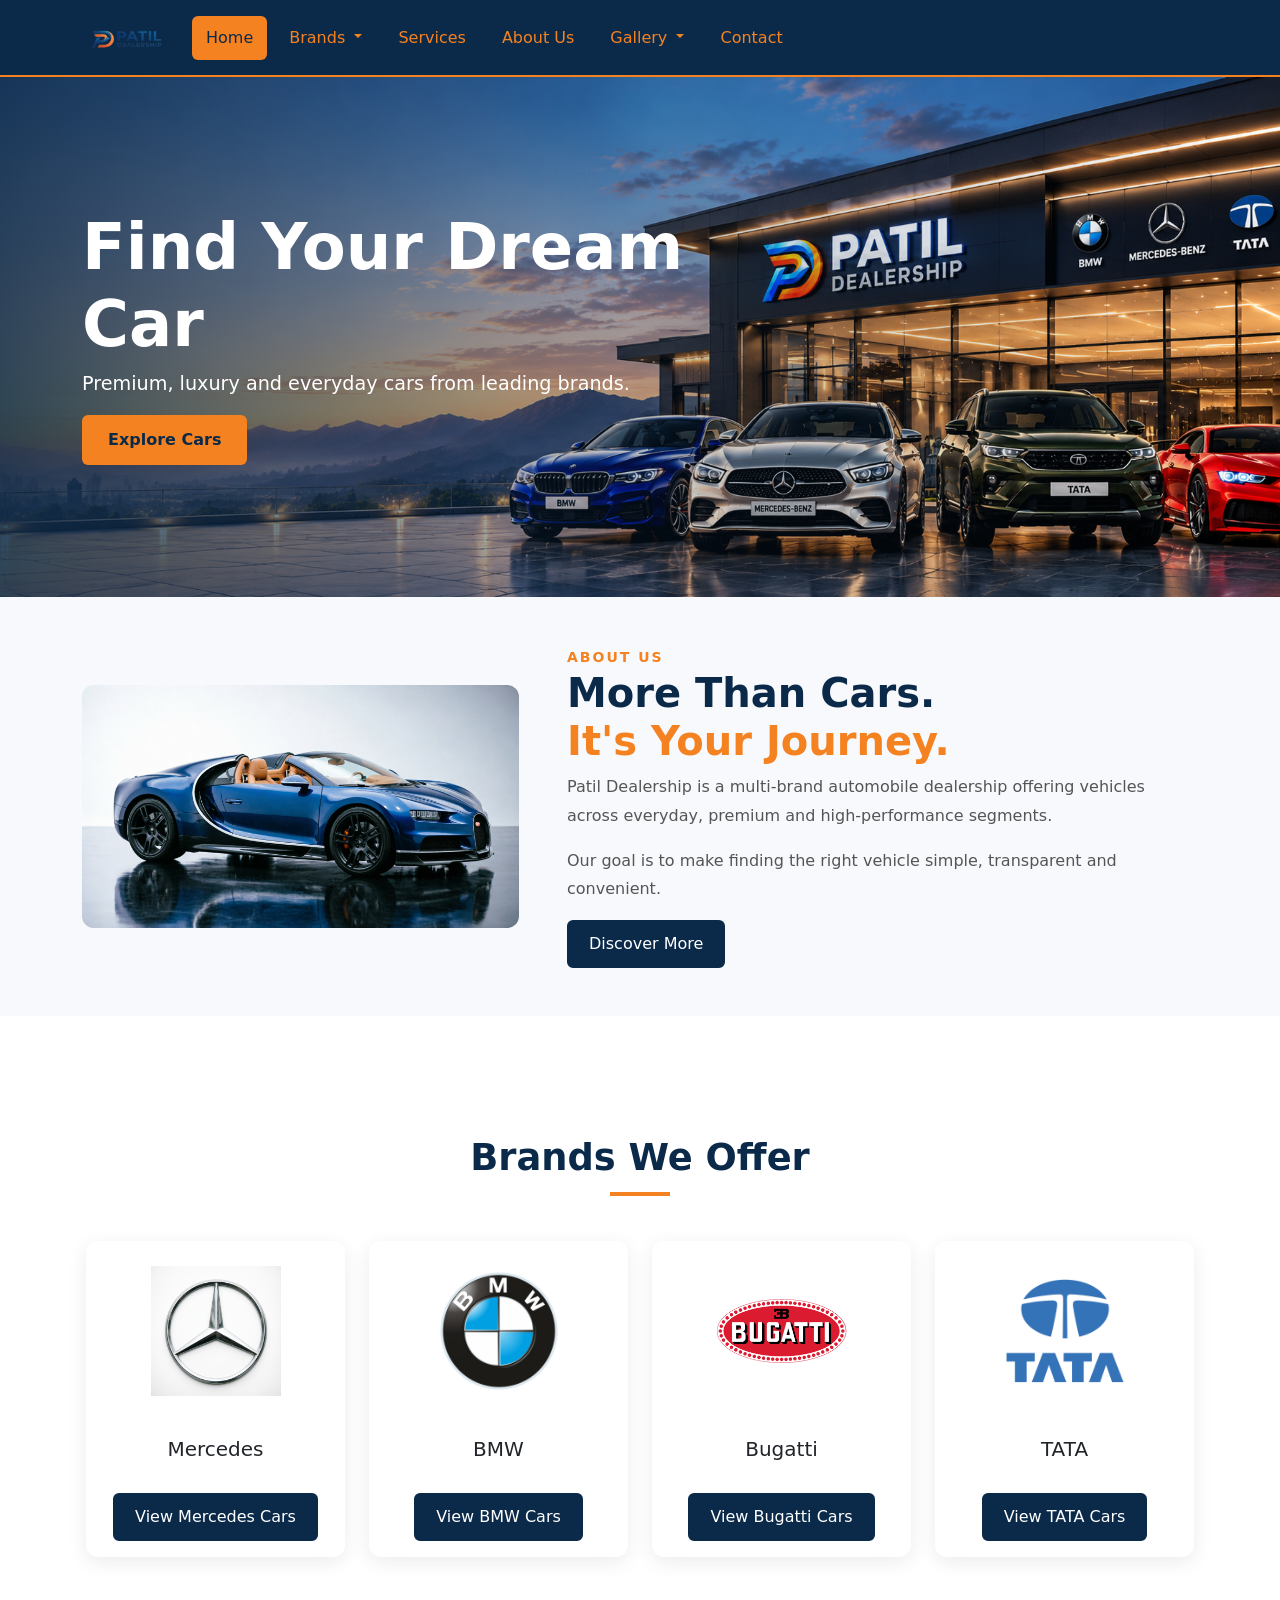
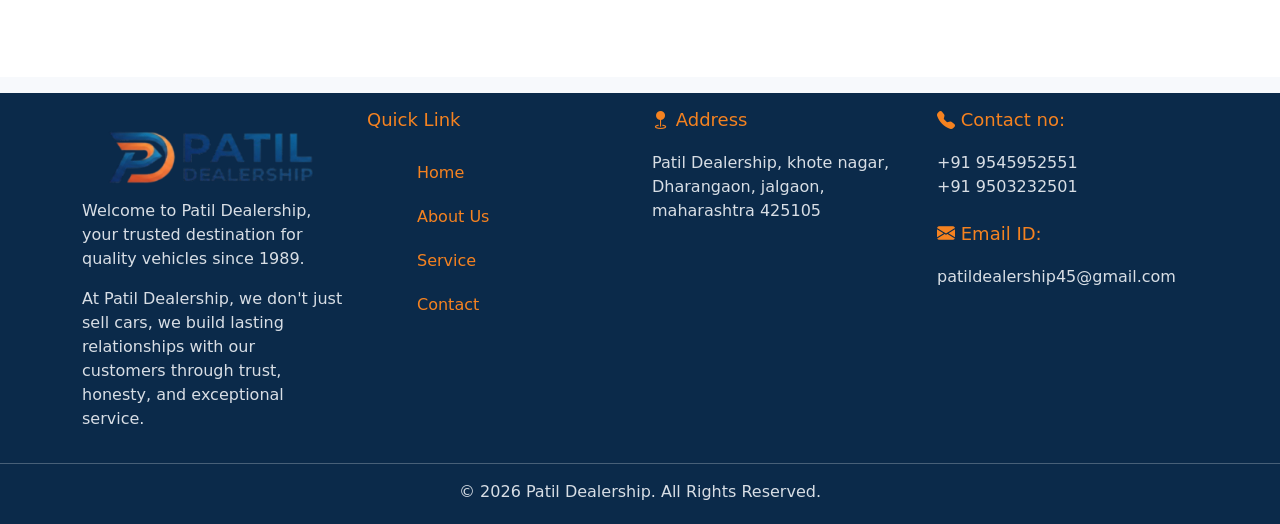
==== commit 974e7509: "." ====
--- a/index.html
+++ b/index.html
@@ -142,7 +142,7 @@
     <main>
       <!-- hero section start -->
       <section class="hero">
-        <img src="images/cover1.png" alt="Patil Dealership" class="hero-img" />
+        <img src="images/cover.png" alt="Patil Dealership" class="hero-img" />
 
         <div class="hero-overlay">
           <div class="container">
--- a/css/style.css
+++ b/css/style.css
@@ -440,5 +440,4 @@
     font-size: 25px;
     font-weight: 800;
     letter-spacing: 2px;
-    padding: 60px;
 }
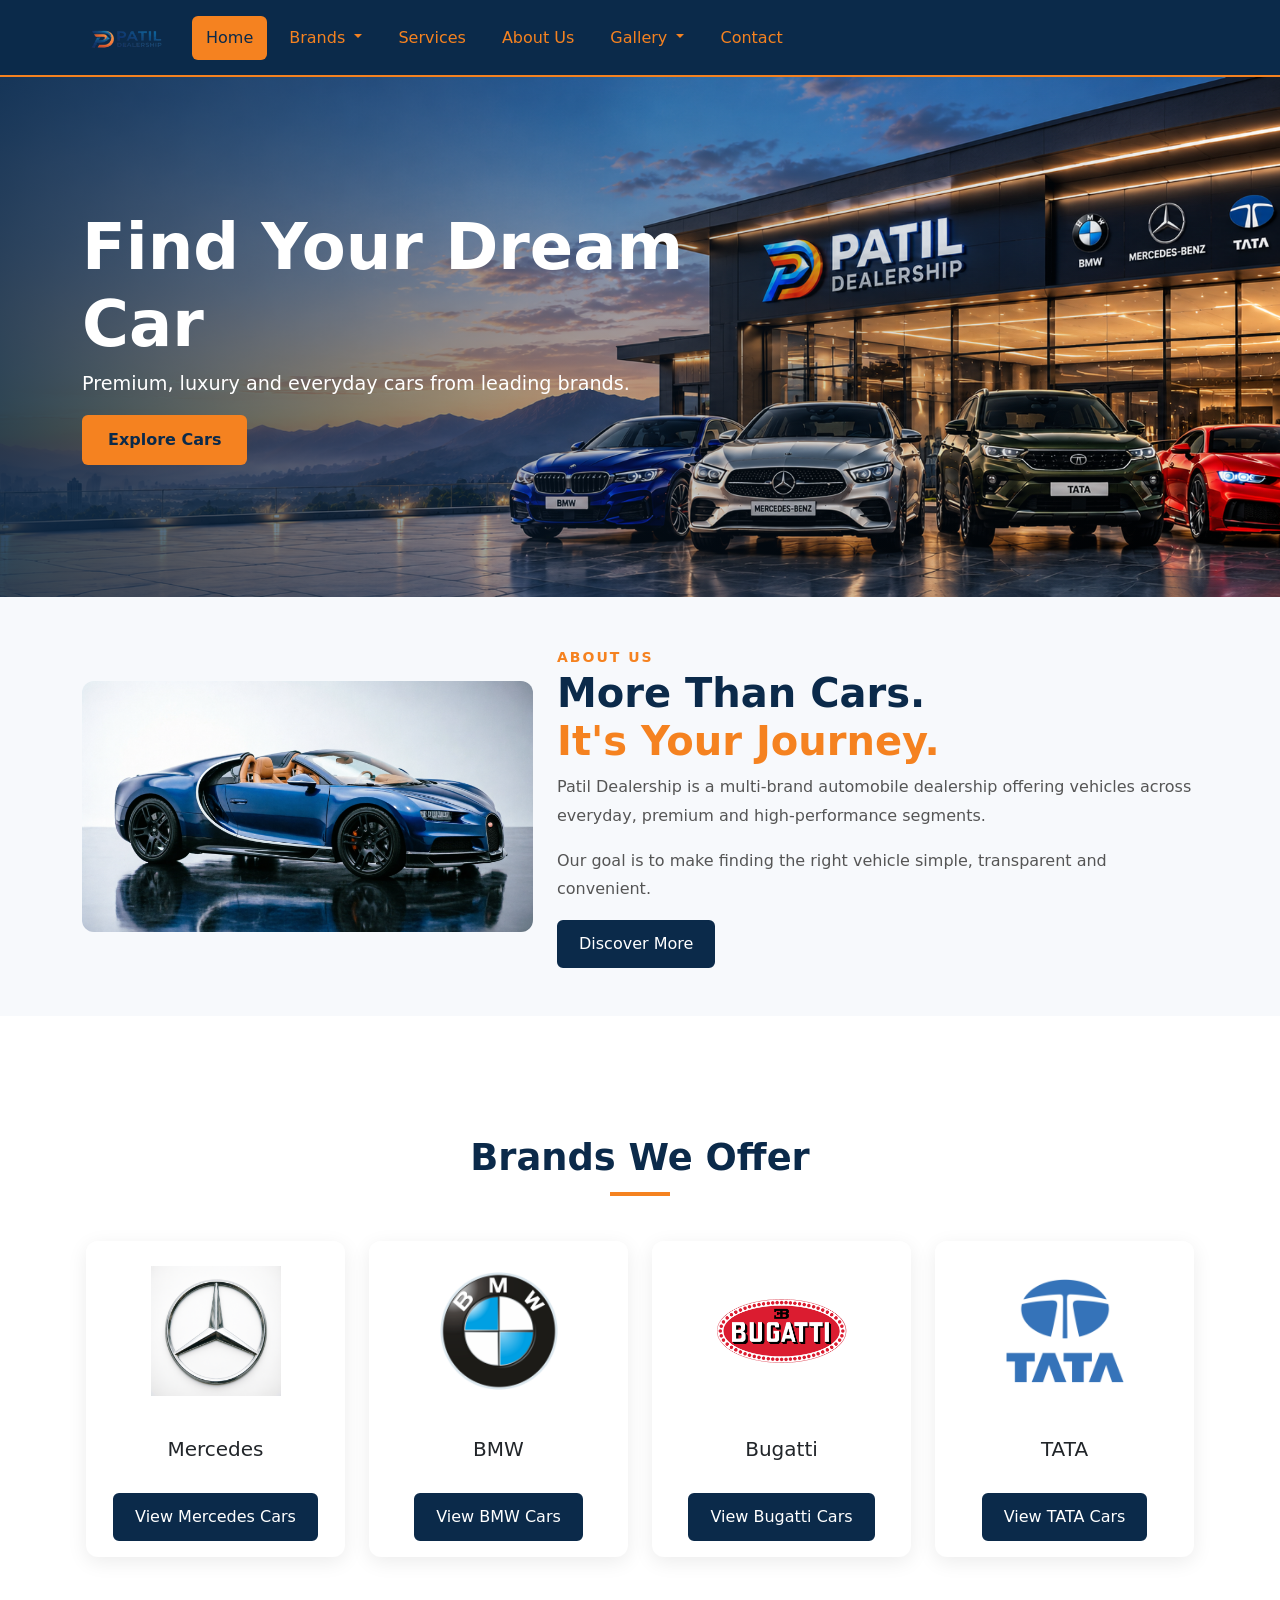
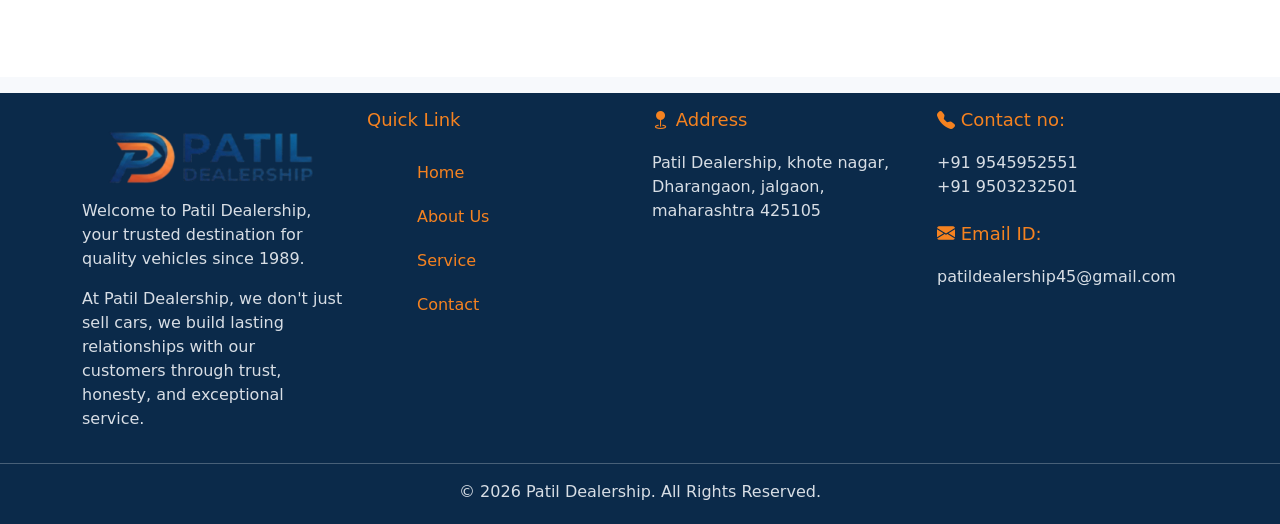
==== commit 10b2050d: "." ====
--- a/index.html
+++ b/index.html
@@ -158,7 +158,7 @@
       <!-- about section start -->
       <section class="about-preview py-5">
         <div class="container">
-          <div class="row align-items-center g-5">
+          <div class="row align-items-center">
             <div class="col-lg-5">
               <div class="about-image">
                 <img
--- a/css/style.css
+++ b/css/style.css
@@ -187,6 +187,9 @@
     .hero-overlay p {
         font-size: 1rem;
     }
+    .hero-img {
+        display: none;
+    }
 }
 
 /* hero section end */
